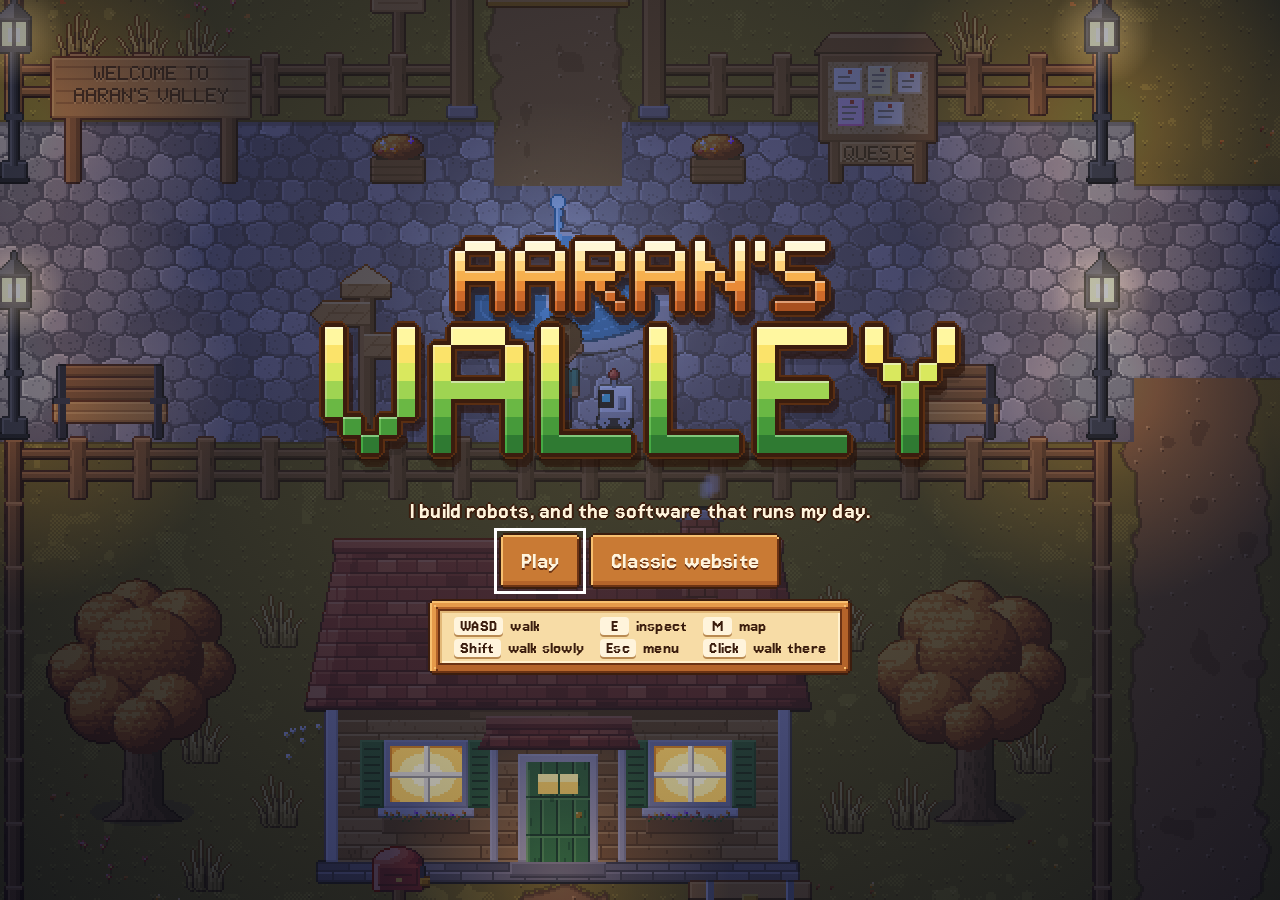
==== index.html @ 7d495551 "Aaran's Valley: Stardew-style version (32px tiles)" ====
<!doctype html>
<html lang="en">
<head>
<meta charset="utf-8">
<meta name="viewport" content="width=device-width, initial-scale=1, viewport-fit=cover">
<title>Aaran's Valley</title>
<meta name="description" content="A small pixel-art valley you can walk around. Every display in it is one of Aaran's projects. Prefer to read? There's a classic site too.">
<link rel="preconnect" href="https://fonts.googleapis.com">
<link rel="preconnect" href="https://fonts.gstatic.com" crossorigin>
<link href="https://fonts.googleapis.com/css2?family=Jersey+15&display=swap" rel="stylesheet">
<link rel="stylesheet" href="style.css">
</head>
<body>
<a class="sr-only" href="classic.html">Skip the game and read the classic website</a>
<canvas id="game" tabindex="0" aria-label="Aaran's Valley: a pixel-art world. Use the arrow keys or click to walk; press E to inspect things."></canvas>

<div id="hud" hidden>
  <nav class="hud-left" aria-label="Game menu">
    <button class="wbtn" id="bMenu" title="Menu (Esc)"><i class="ico" data-i="bag"></i><span>Menu</span></button>
    <button class="wbtn" id="bMap" title="Map (M)"><i class="ico" data-i="map"></i><span>Map</span></button>
    <a class="wbtn" id="bClassic" href="classic.html" title="The same content as a normal web page"><i class="ico" data-i="classic"></i><span>Classic site</span></a>
    <button class="wbtn" id="bSound" title="Sound on/off"><i class="ico" data-i="soundOn"></i></button>
  </nav>
  <div id="clockBox">
    <div id="clock" class="frame" aria-live="off">
      <div class="date"></div>
      <div class="row"><i class="sun"></i><span class="time"></span></div>
      <div class="season"></div>
    </div>
    <div id="found" class="frame" title="Projects found"><i class="ico" data-i="star"></i><span></span></div>
  </div>
  <div id="banner" class="frame" aria-live="polite"><h2></h2><p></p></div>
  <div id="hint" aria-live="polite"></div>
  <div id="toolbar" class="frame" aria-label="Collected projects"></div>
  <div id="toasts" aria-live="polite"></div>
  <div id="touch"><button id="tAct" aria-label="Inspect">A</button></div>
</div>
<div id="tooltip" class="panel"></div>

<section id="dialogue" hidden role="dialog" aria-live="polite">
  <div class="dbox frame"><div class="dspeaker"></div><div class="dhead"></div><div class="dtext"></div><div class="dchoices"></div><div class="dnext" aria-hidden="true">&#9660;</div></div>
  <div class="dport frame"><canvas class="pix" width="64" height="64"></canvas><div class="dname"></div></div>
</section>

<div id="menu" hidden role="dialog" aria-modal="true" aria-label="Menu">
  <div class="mwrap">
    <div class="tabs" role="tablist"></div>
    <div class="mbody frame">
      <button class="mclose wbtn" id="mClose" aria-label="Close menu"><i class="ico" data-i="close"></i></button>
      <div class="mcontent"></div>
    </div>
  </div>
</div>

<div id="title" hidden>
  <div class="tbox">
    <canvas class="logo" aria-label="Aaran's Valley"></canvas>
    <p class="tag" id="tTag"></p>
    <div class="tbtns">
      <button class="wbtn" id="tPlay">Play</button>
      <button class="wbtn" id="tNew" hidden>New game</button>
      <a class="wbtn" href="classic.html">Classic website</a>
    </div>
    <div class="keys frame">
      <span class="kb"><b class="key">WASD</b>walk</span><span class="kb"><b class="key">E</b>inspect</span><span class="kb"><b class="key">M</b>map</span>
      <span class="kb"><b class="key">Shift</b>walk slowly</span><span class="kb"><b class="key">Esc</b>menu</span><span class="kb"><b class="key">Click</b>walk there</span>
      <span class="tp">Tap to walk</span><span class="tp">Tap things to inspect</span>
    </div>
  </div>
</div>

<div id="loading"><div>Growing the valley&hellip;<div class="bar"><i></i></div></div></div>

<script type="module" src="js/main.js"></script>
</body>
</html>
---- style.css ----
/* Aaran's Valley. Pixel frames come from generated images (see js/ui.js), sized in
   multiples of --px, the CSS size of one art pixel, so the UI matches the world. */
:root {
  --px: 2px;
  --ink: #3b1d0e;
  --ink-soft: #6b3a1a;
  --parch: #f7dca6;
  --parch-2: #fae6bb;
  --wood: #b4642a;
  --wood-dark: #6b3314;
  --accent: #e0402a;
  --good: #3a9046;
  --sky: #132f4d;
  --font: 'Jersey 15', ui-rounded, system-ui, sans-serif;
  --cursor-arrow: auto;
  --cursor-hand: pointer;
  --fs: max(18px, calc(var(--px) * 10.5));
}
* { box-sizing: border-box; }
html, body { margin: 0; height: 100%; overflow: hidden; background: var(--sky); color: var(--ink); font-family: var(--font); font-size: var(--fs); -webkit-tap-highlight-color: transparent; font-synthesis: none; letter-spacing: .01em; }
body { cursor: var(--cursor-arrow); }
button, a { font: inherit; color: inherit; cursor: var(--cursor-hand); }
button { background: none; border: 0; padding: 0; }
[hidden] { display: none !important; }
canvas.pix, .pix { image-rendering: pixelated; image-rendering: crisp-edges; }
#game { position: fixed; inset: 0; width: 100vw; height: 100vh; display: block; touch-action: none; outline: none; }
.sr-only { position: absolute; width: 1px; height: 1px; overflow: hidden; clip: rect(0 0 0 0); white-space: nowrap; }

/* Frames (border-image rules are injected by js/ui.js with exact pixel sizes) */
.frame, .panel, .wbtn, .slot { border-style: solid; }
.frame { background: transparent; }

/* ---------------- HUD ---------------- */
#hud { position: fixed; inset: 0; pointer-events: none; }
#hud > * { pointer-events: auto; }
.hud-left { position: absolute; top: calc(var(--px) * 5); left: calc(var(--px) * 5); display: flex; gap: calc(var(--px) * 3); flex-wrap: wrap; max-width: 60vw; }
.wbtn { display: inline-flex; align-items: center; gap: calc(var(--px) * 3); padding: 0 calc(var(--px) * 2); min-height: calc(var(--px) * 22); color: #fff4dc; text-decoration: none; font-weight: 600; text-shadow: 0 var(--px) 0 var(--wood-dark); white-space: nowrap; }
.wbtn .ico { width: calc(var(--px) * 16); height: calc(var(--px) * 16); flex: none; }
.wbtn:focus-visible, .slot:focus-visible, .tab:focus-visible, .choice:focus-visible { outline: calc(var(--px) * 1.5) solid #fff; outline-offset: var(--px); }
.ico { display: inline-block; background-size: 100% 100%; image-rendering: pixelated; }

#clockBox { position: absolute; top: calc(var(--px) * 5); right: calc(var(--px) * 5); display: flex; flex-direction: column; align-items: flex-end; gap: calc(var(--px) * 2); }
#clock { min-width: calc(var(--px) * 86); padding: 0 calc(var(--px) * 2); text-align: center; line-height: 1.15; }
#clock .date { font-weight: 700; }
#clock .row { display: flex; align-items: center; justify-content: center; gap: calc(var(--px) * 3); }
#clock .sun { width: calc(var(--px) * 12); height: calc(var(--px) * 12); border-radius: 50%; background: #f7c84a; box-shadow: 0 0 0 var(--px) #b87a18 inset; }
#clock .sun.moon { background: #e6ecf6; box-shadow: calc(var(--px) * -3) calc(var(--px) * -1) 0 0 #7a8ab0 inset; }
#clock .season { font-size: 0.8em; color: var(--ink-soft); }
#found { display: flex; align-items: center; gap: calc(var(--px) * 3); padding: 0 calc(var(--px) * 2); font-weight: 700; }
#found .ico { width: calc(var(--px) * 12); height: calc(var(--px) * 12); }

#banner { position: absolute; top: calc(var(--px) * 30); left: 50%; transform: translate(-50%, -12px); opacity: 0; transition: opacity .35s, transform .35s; text-align: center; padding: 0 calc(var(--px) * 6); pointer-events: none; white-space: nowrap; }
#banner.show { opacity: 1; transform: translate(-50%, 0); }
#banner h2 { margin: 0; font-size: 1.5em; line-height: 1.1; }
#banner p { margin: 0; font-size: 0.85em; color: var(--ink-soft); }
#banner .bar { height: calc(var(--px) * 2); margin: calc(var(--px) * 2) auto 0; width: 60%; }

#hint { position: absolute; left: 50%; bottom: calc(var(--slot) + var(--px) * 26); transform: translateX(-50%); padding: calc(var(--px) * 1) calc(var(--px) * 5); background: rgba(59, 29, 14, .82); color: #fff4dc; border-radius: calc(var(--px) * 3); white-space: nowrap; opacity: 0; transition: opacity .15s; pointer-events: none; font-size: .95em; }
#hint.show { opacity: 1; }
.key { display: inline-block; min-width: 1.6em; padding: 0 .35em; margin-right: .4em; border-radius: calc(var(--px) * 2); background: #fff4dc; color: var(--ink); text-align: center; font-weight: 700; box-shadow: 0 var(--px) 0 #b98a52; }

#toolbar { --slot: min(calc(var(--px) * 38), calc((100vw - 24px - var(--px) * 30) / var(--n, 13))); position: absolute; left: 50%; bottom: calc(var(--px) * 4); transform: translateX(-50%); display: flex; gap: calc(var(--px) * 1); padding: 0; }
:root { --slot: min(calc(var(--px) * 38), calc((100vw - 24px - var(--px) * 30) / 13)); }
.slot { width: var(--slot); height: var(--slot); display: grid; place-items: center; position: relative; }
.slot canvas { width: 84%; height: 84%; image-rendering: pixelated; }
.slot.missing canvas { filter: brightness(0) opacity(.28); }
.slot .q { position: absolute; font-weight: 700; color: rgba(59, 29, 14, .55); font-size: .9em; }
.slot.new::after { content: ''; position: absolute; top: calc(var(--px) * 2); right: calc(var(--px) * 2); width: calc(var(--px) * 4); height: calc(var(--px) * 4); background: var(--accent); border-radius: 50%; }

#toasts { position: absolute; left: calc(var(--px) * 5); bottom: calc(var(--slot) + var(--px) * 40); display: flex; flex-direction: column; gap: calc(var(--px) * 2); align-items: flex-start; pointer-events: none; }
.toast { display: flex; align-items: center; gap: calc(var(--px) * 3); padding: 0 calc(var(--px) * 3); animation: toastIn .3s ease-out; max-width: min(38vw, calc(var(--px) * 170)); }
.toast canvas { width: calc(var(--px) * 24); height: calc(var(--px) * 24); image-rendering: pixelated; flex: none; }
.toast b { display: block; }
.toast small { color: var(--ink-soft); }
@keyframes toastIn { from { transform: translateX(-20px); opacity: 0; } }

#tooltip { position: fixed; pointer-events: none; padding: 0 calc(var(--px) * 2); font-size: .9em; opacity: 0; transition: opacity .1s; white-space: nowrap; z-index: 5; }
#tooltip.show { opacity: 1; }

#touch { display: none; }
.coarse #touch { display: block; }
#tAct { position: absolute; right: calc(var(--px) * 6); bottom: calc(var(--slot) + var(--px) * 28); width: calc(var(--px) * 30); height: calc(var(--px) * 30); border-radius: 50%; background: #e0402a; color: #fff; font-weight: 700; font-size: 1.3em; box-shadow: 0 calc(var(--px) * 2) 0 #8a2212, inset 0 var(--px) 0 #ff8a6a; }
#tAct:disabled { background: #9a8a7a; box-shadow: 0 calc(var(--px) * 2) 0 #5a4a3a; opacity: .7; }

/* ---------------- Dialogue ---------------- */
body.talking #toolbar, body.talking #hint, body.talking #tAct { visibility: hidden; }
body.inmenu #hud { visibility: hidden; }
#dialogue { position: fixed; left: 50%; bottom: calc(var(--px) * 6); transform: translateX(-50%); width: min(calc(var(--px) * 520), calc(100vw - 16px)); display: flex; gap: calc(var(--px) * 3); z-index: 10; animation: pop .18s ease-out; }
@keyframes pop { from { transform: translate(-50%, 16px); opacity: 0; } }
.dbox { flex: 1; min-height: calc(var(--px) * 68); position: relative; padding: calc(var(--px) * 1) calc(var(--px) * 4) calc(var(--px) * 3); display: flex; flex-direction: column; }
.dhead { color: var(--ink-soft); font-size: .85em; letter-spacing: .02em; }
.dspeaker { display: none; color: var(--accent); font-size: 1.05em; }
.dtext { white-space: pre-line; line-height: 1.35; font-size: 1.22em; min-height: 3em; }
.dchoices { display: flex; flex-direction: column; gap: calc(var(--px) * 1); margin-top: calc(var(--px) * 2); }
.choice { text-align: left; padding: calc(var(--px) * 1) calc(var(--px) * 3); border-radius: calc(var(--px) * 2); font-weight: 600; }
.choice::before { content: '\25B6'; display: inline-block; width: 1.2em; opacity: 0; color: var(--accent); }
.choice.sel, .choice:hover { background: rgba(224, 64, 42, .12); }
.choice.sel::before, .choice:hover::before { opacity: 1; }
.dnext { position: absolute; right: calc(var(--px) * 4); bottom: calc(var(--px) * 1); color: var(--accent); animation: bob .6s ease-in-out infinite alternate; }
@keyframes bob { to { transform: translateY(calc(var(--px) * 2)); } }
.dport { width: calc(var(--px) * 88); flex: none; display: flex; flex-direction: column; align-items: center; justify-content: center; }
.dport canvas { width: calc(var(--px) * 64); height: calc(var(--px) * 64); image-rendering: pixelated; }
.dname { font-weight: 700; text-align: center; font-size: .85em; line-height: 1.1; margin-top: var(--px); }

/* ---------------- Menu ---------------- */
#menu { position: fixed; inset: 0; background: rgba(12, 10, 24, .55); display: grid; place-items: center; z-index: 20; }
.mwrap { width: min(calc(var(--px) * 480), calc(100vw - 16px)); height: min(calc(var(--px) * 320), calc(100vh - 16px)); display: flex; flex-direction: column; }
.tabs { display: flex; gap: calc(var(--px) * 2); padding-left: calc(var(--px) * 8); position: relative; z-index: 1; margin-bottom: calc(var(--px) * -3); flex-wrap: wrap; }
.tab { display: inline-flex; align-items: center; gap: calc(var(--px) * 2); padding: 0 calc(var(--px) * 2); min-height: calc(var(--px) * 20); font-weight: 700; }
.tab .ico { width: calc(var(--px) * 12); height: calc(var(--px) * 12); }
.tab[aria-selected="true"] { transform: translateY(calc(var(--px) * -2)); }
.mbody { flex: 1; min-height: 0; position: relative; padding: calc(var(--px) * 2) calc(var(--px) * 4) calc(var(--px) * 3); display: flex; flex-direction: column; }
.mclose { margin-left: auto; margin-right: calc(var(--px) * 4); min-width: calc(var(--px) * 22); min-height: calc(var(--px) * 20); display: inline-grid; place-items: center; }
.mclose .ico { width: calc(var(--px) * 12); height: calc(var(--px) * 12); }
.mcontent { flex: 1; min-height: 0; overflow: auto; }
.mcontent h3 { margin: 0 0 calc(var(--px) * 2); font-size: 1.25em; }
.mcontent p { margin: 0 0 calc(var(--px) * 3); line-height: 1.4; }

.coll { display: grid; grid-template-columns: minmax(0, 1.1fr) minmax(0, 1fr); gap: calc(var(--px) * 5); height: 100%; }
.coll .groups { overflow: auto; padding-right: calc(var(--px) * 2); }
.group { margin-bottom: calc(var(--px) * 4); }
.group h4 { margin: 0 0 calc(var(--px) * 1); display: flex; align-items: center; gap: calc(var(--px) * 2); font-size: .95em; }
.group h4 i { width: calc(var(--px) * 5); height: calc(var(--px) * 5); border-radius: var(--px); display: inline-block; }
.group h4 small { margin-left: auto; color: var(--ink-soft); font-weight: 600; }
.gslots { display: flex; flex-wrap: wrap; gap: var(--px); }
.gslots .slot { --slot: calc(var(--px) * 34); }
.gslots .slot.sel { outline: calc(var(--px) * 1.5) solid var(--accent); outline-offset: calc(var(--px) * -1); }
.detail { padding: calc(var(--px) * 3) calc(var(--px) * 4); overflow: auto; }
.detail .top { display: flex; gap: calc(var(--px) * 4); align-items: center; margin-bottom: calc(var(--px) * 2); }
.detail .top canvas { width: calc(var(--px) * 64); height: calc(var(--px) * 64); image-rendering: pixelated; flex: none; }
.detail h3 { margin: 0; line-height: 1.1; }
.chips { display: flex; gap: calc(var(--px) * 2); flex-wrap: wrap; margin-top: var(--px); }
.chip { font-size: .75em; font-weight: 700; padding: 0 calc(var(--px) * 3); border-radius: 99px; background: #f0cc8e; color: var(--ink); }
.chip.status { color: #fff; }
.detail .one { font-weight: 700; }
.detail ul { margin: 0 0 calc(var(--px) * 3); padding-left: 1.2em; line-height: 1.4; }
.row-btns { display: flex; gap: calc(var(--px) * 2); flex-wrap: wrap; }
.linkbtn { padding: 0 calc(var(--px) * 3); min-height: calc(var(--px) * 18); display: inline-flex; align-items: center; }
.muted { color: var(--ink-soft); }

.mapwrap { position: relative; height: 100%; display: grid; place-items: center; overflow: hidden; }
.mapstage { position: relative; }
.mapstage canvas { max-width: 100%; height: auto; display: block; image-rendering: pixelated; border-radius: calc(var(--px) * 2); box-shadow: 0 0 0 var(--px) var(--ink); cursor: var(--cursor-hand); }
.mlabel { position: absolute; transform: translate(-50%, -50%); font-weight: 700; font-size: .78em; color: #fff; text-shadow: 0 var(--px) 0 #3b1d0e, var(--px) 0 0 #3b1d0e, calc(var(--px) * -1) 0 0 #3b1d0e, 0 calc(var(--px) * -1) 0 #3b1d0e; pointer-events: none; white-space: nowrap; }
.mpin, .mq { z-index: 2; }
.mpin { position: absolute; transform: translate(-50%, -85%); width: calc(var(--px) * 13); height: calc(var(--px) * 13); image-rendering: pixelated; pointer-events: auto; cursor: var(--cursor-hand); }
.mpin.missing { filter: brightness(0) opacity(.5); }
.mpin.you { width: calc(var(--px) * 11); height: calc(var(--px) * 22); transform: translate(-50%, -92%); pointer-events: none; animation: bob .5s ease-in-out infinite alternate; filter: drop-shadow(0 0 var(--px) #fff); z-index: 1; opacity: .92; }
.mq { position: absolute; transform: translate(-50%, -85%); width: calc(var(--px) * 11); height: calc(var(--px) * 11); border-radius: 50%; display: grid; place-items: center; color: #fff; font-weight: 700; font-size: .7em; box-shadow: 0 0 0 var(--px) #3b1d0e; cursor: var(--cursor-hand); }
.maphint { text-align: center; font-size: .8em; color: var(--ink-soft); margin-top: calc(var(--px) * 2); }

.quests { list-style: none; margin: 0; padding: 0; display: flex; flex-direction: column; gap: calc(var(--px) * 3); }
.quests li { display: grid; grid-template-columns: calc(var(--px) * 16) 1fr auto; gap: calc(var(--px) * 3); align-items: center; padding: calc(var(--px) * 2) calc(var(--px) * 3); }
.quests .box { width: calc(var(--px) * 12); height: calc(var(--px) * 12); border: var(--px) solid var(--ink); background: #fff4dc; display: grid; place-items: center; }
.quests .done .box { background: var(--good); }
.quests .done .box::after { content: ''; width: 40%; height: 70%; border: solid #fff; border-width: 0 calc(var(--px) * 1.5) calc(var(--px) * 1.5) 0; transform: rotate(45deg) translate(-10%, -10%); }
.quests small { display: block; color: var(--ink-soft); }
.meter { width: calc(var(--px) * 60); height: calc(var(--px) * 5); background: #e2b878; border: var(--px) solid var(--ink); }
.meter i { display: block; height: 100%; background: var(--good); }

.opts { display: grid; grid-template-columns: max-content 1fr; gap: calc(var(--px) * 3) calc(var(--px) * 6); align-items: center; }
.seg { display: flex; flex-wrap: wrap; gap: var(--px); }
.seg button { padding: 0 calc(var(--px) * 3); min-height: calc(var(--px) * 16); border-radius: calc(var(--px) * 2); background: #f0cc8e; font-weight: 600; box-shadow: inset 0 calc(var(--px) * -1) 0 #c89556; }
.seg button[aria-pressed="true"] { background: var(--wood); color: #fff4dc; box-shadow: inset 0 var(--px) 0 var(--wood-dark); }
.look { display: flex; gap: calc(var(--px) * 5); align-items: center; flex-wrap: wrap; }
.look canvas { width: calc(var(--px) * 32); height: calc(var(--px) * 64); image-rendering: pixelated; }
.swatch { width: calc(var(--px) * 12); height: calc(var(--px) * 12); border-radius: var(--px); box-shadow: inset 0 0 0 var(--px) rgba(0,0,0,.35); }
.swatch[aria-pressed="true"] { outline: calc(var(--px) * 1.5) solid var(--accent); outline-offset: var(--px); }

/* ---------------- Title ---------------- */
#title { position: fixed; inset: 0; display: grid; place-items: center; z-index: 30; background: radial-gradient(ellipse at 50% 35%, rgba(255, 236, 190, .15), rgba(10, 14, 30, .55)); overflow: auto; padding: 16px; }
.tbox { display: flex; flex-direction: column; align-items: center; gap: calc(var(--px) * 5); text-align: center; }
.tbox canvas.logo { image-rendering: pixelated; max-width: calc(100vw - 32px); height: auto; filter: drop-shadow(0 calc(var(--px) * 3) 0 rgba(0,0,0,.2)); animation: floaty 3s ease-in-out infinite alternate; }
@keyframes floaty { to { transform: translateY(calc(var(--px) * -3)); } }
.tag { color: #fff4dc; font-size: 1.15em; text-shadow: 0 var(--px) 0 #3b1d0e, var(--px) 0 0 #3b1d0e, calc(var(--px) * -1) 0 0 #3b1d0e, 0 calc(var(--px) * -1) 0 #3b1d0e; max-width: 34em; margin: 0; }
.tbtns { display: flex; gap: calc(var(--px) * 4); flex-wrap: wrap; justify-content: center; }
.tbtns .wbtn { font-size: 1.2em; min-height: calc(var(--px) * 28); padding: 0 calc(var(--px) * 6); }
.keys { padding: calc(var(--px) * 1) calc(var(--px) * 5); display: grid; grid-template-columns: repeat(3, max-content); gap: calc(var(--px) * 2) calc(var(--px) * 8); font-size: .85em; text-align: left; }
.coarse .keys .kb { display: none; }
.keys .tp { display: none; }
.coarse .keys .tp { display: block; }
#loading { position: fixed; inset: 0; display: grid; place-items: center; background: #132f4d; color: #fff4dc; z-index: 40; font-size: 20px; letter-spacing: .04em; }
#loading .bar { width: 220px; height: 10px; margin-top: 12px; background: #0b1d33; box-shadow: 0 0 0 2px #fff4dc; }
#loading .bar i { display: block; height: 100%; width: 10%; background: #f7c84a; transition: width .2s; }

.coarse .wbtn, .coarse .tab, .coarse .linkbtn { min-height: 44px; min-width: 44px; justify-content: center; }
.coarse .choice { min-height: 44px; display: flex; align-items: center; }
.coarse .seg button { min-height: 40px; min-width: 40px; }
.coarse .swatch { width: 34px; height: 34px; }
.coarse .gslots .slot { --slot: 52px; }
.coarse .mpin, .coarse .mq { width: 26px; height: 26px; }
.coarse #tAct { width: 60px; height: 60px; }
@media (max-width: 720px) {
  .mwrap { width: calc(100vw - 12px); height: calc(100dvh - 12px); }
  #banner { top: calc(var(--px) * 100); max-width: calc(100vw - 24px); white-space: normal; }
  #toasts { bottom: calc(var(--px) * 56); }
  .toast { max-width: calc(100vw - 100px); }
  .dspeaker { display: block; }
  .wbtn span { display: none; }
  .hud-left .wbtn { padding: 0 var(--px); }
  #clock { min-width: 0; }
  .coll { grid-template-columns: 1fr; height: auto; }
  .opts { grid-template-columns: 1fr; }
  .dport { display: none; }
  #toolbar { display: none; }
  :root { --slot: 0px; }
  .keys { grid-template-columns: 1fr 1fr; }
}
@media (prefers-reduced-motion: reduce) {
  *, *::before, *::after { animation: none !important; transition: none !important; }
}
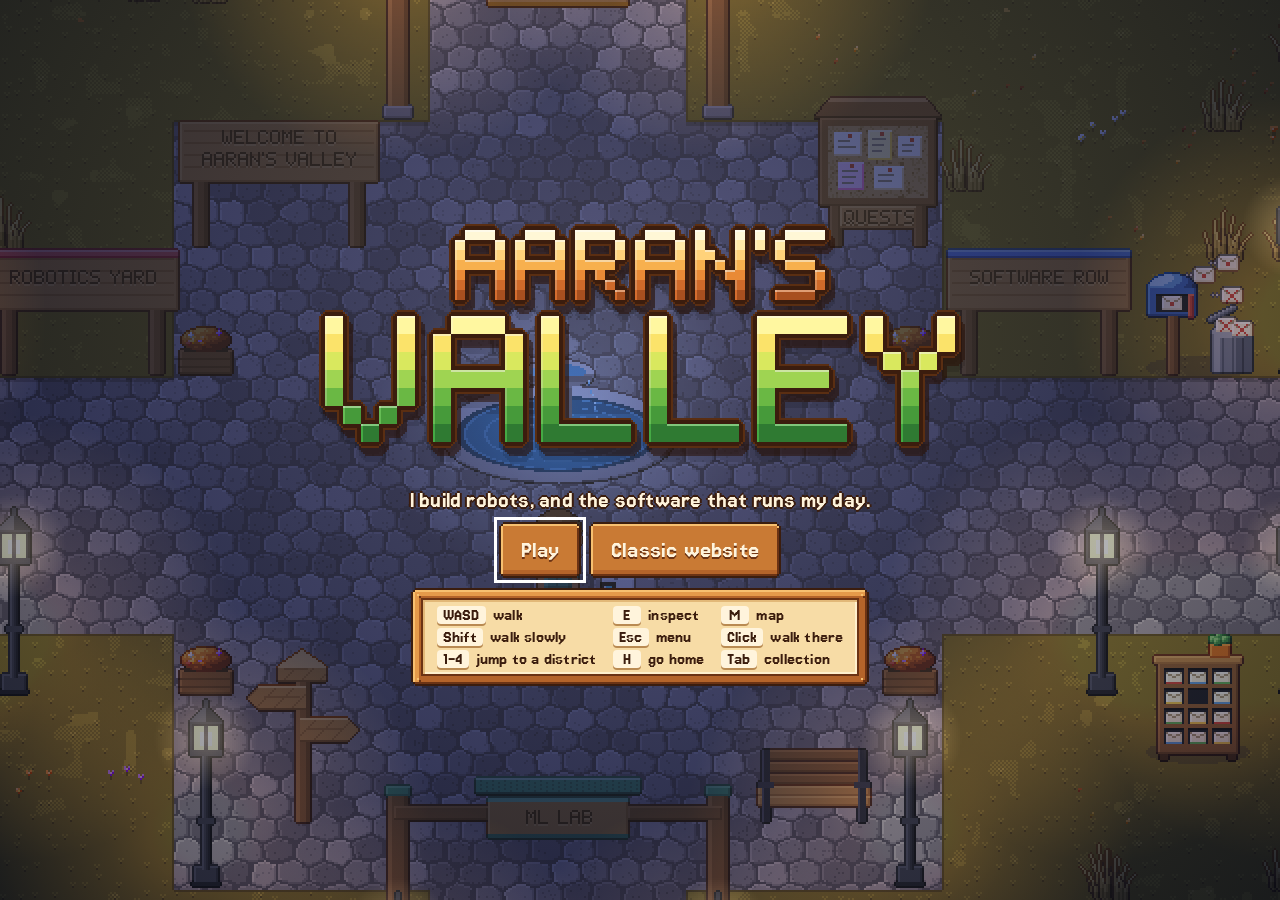
==== commit c2caddd8: "Plus-shaped layout: four straight streets from the square, faster walking, 1-4/H hotkeys" ====
--- a/index.html
+++ b/index.html
@@ -63,7 +63,7 @@
     </div>
     <div class="keys frame">
       <span class="kb"><b class="key">WASD</b>walk</span><span class="kb"><b class="key">E</b>inspect</span><span class="kb"><b class="key">M</b>map</span>
-      <span class="kb"><b class="key">Shift</b>walk slowly</span><span class="kb"><b class="key">Esc</b>menu</span><span class="kb"><b class="key">Click</b>walk there</span>
+      <span class="kb"><b class="key">Shift</b>walk slowly</span><span class="kb"><b class="key">Esc</b>menu</span><span class="kb"><b class="key">Click</b>walk there</span><span class="kb"><b class="key">1-4</b>jump to a district</span><span class="kb"><b class="key">H</b>go home</span><span class="kb"><b class="key">Tab</b>collection</span>
       <span class="tp">Tap to walk</span><span class="tp">Tap things to inspect</span>
     </div>
   </div>
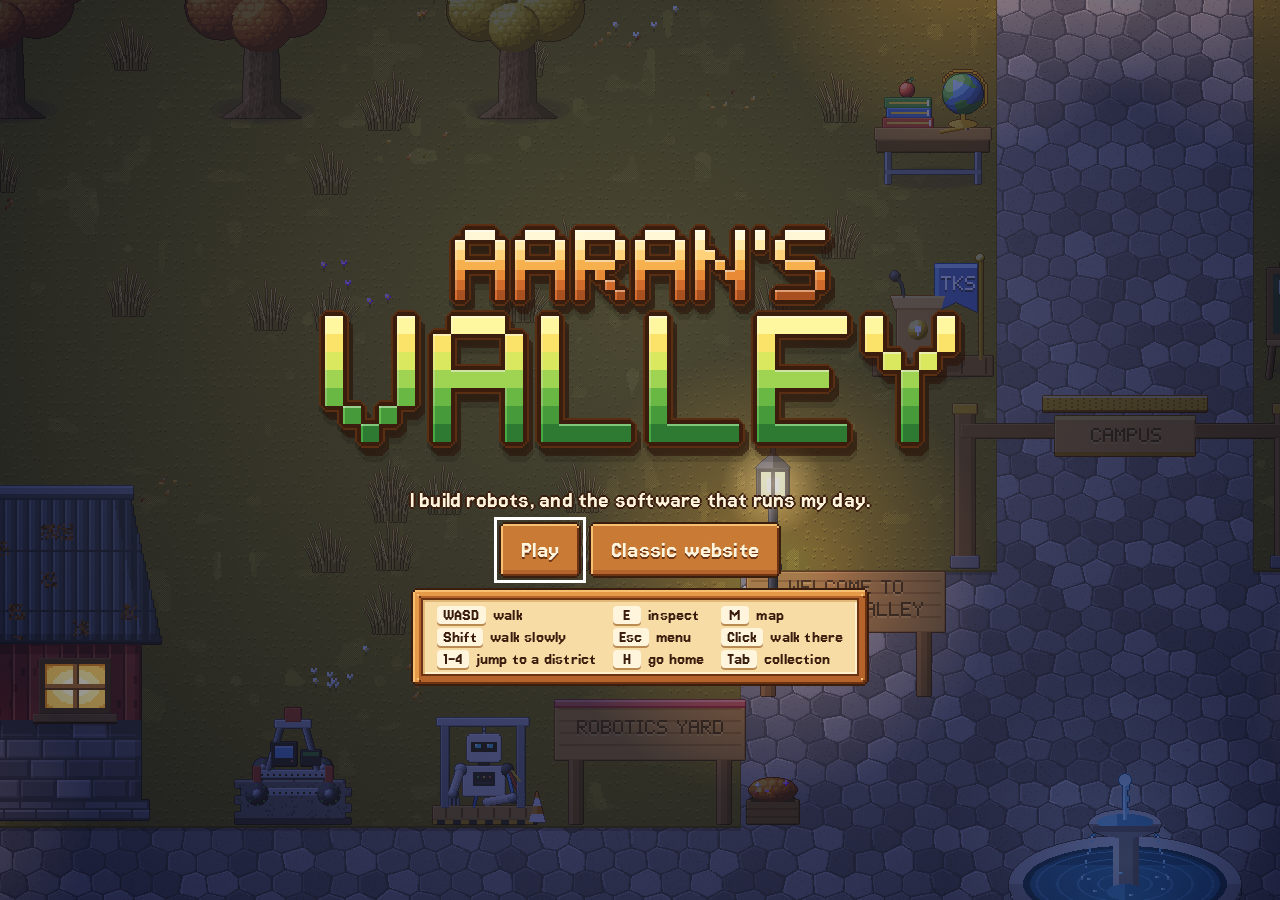
==== commit 3dab91dc: "Minimap, compact map, real links, night glow - Always-on minimap (top right): click to walk, click a" ====
--- a/index.html
+++ b/index.html
@@ -28,6 +28,7 @@
       <div class="season"></div>
     </div>
     <div id="found" class="frame" title="Projects found"><i class="ico" data-i="star"></i><span></span></div>
+    <div id="minimap" class="frame"><canvas aria-label="Minimap. Click a spot to walk there."></canvas></div>
   </div>
   <div id="banner" class="frame" aria-live="polite"><h2></h2><p></p></div>
   <div id="hint" aria-live="polite"></div>
--- a/style.css
+++ b/style.css
@@ -48,6 +48,8 @@
 #clock .season { font-size: 0.8em; color: var(--ink-soft); }
 #found { display: flex; align-items: center; gap: calc(var(--px) * 3); padding: 0 calc(var(--px) * 2); font-weight: 700; }
 #found .ico { width: calc(var(--px) * 12); height: calc(var(--px) * 12); }
+#minimap { padding: 0; line-height: 0; }
+#minimap canvas { display: block; width: calc(var(--mw) * 3px); height: calc(var(--mh) * 3px); cursor: var(--cursor-hand); }
 
 #banner { position: absolute; top: calc(var(--px) * 30); left: 50%; transform: translate(-50%, -12px); opacity: 0; transition: opacity .35s, transform .35s; text-align: center; padding: 0 calc(var(--px) * 6); pointer-events: none; white-space: nowrap; }
 #banner.show { opacity: 1; transform: translate(-50%, 0); }
@@ -188,7 +190,6 @@
 .coarse .seg button { min-height: 40px; min-width: 40px; }
 .coarse .swatch { width: 34px; height: 34px; }
 .coarse .gslots .slot { --slot: 52px; }
-.coarse .mpin, .coarse .mq { width: 26px; height: 26px; }
 .coarse #tAct { width: 60px; height: 60px; }
 @media (max-width: 720px) {
   .mwrap { width: calc(100vw - 12px); height: calc(100dvh - 12px); }
@@ -199,6 +200,7 @@
   .wbtn span { display: none; }
   .hud-left .wbtn { padding: 0 var(--px); }
   #clock { min-width: 0; }
+  #minimap canvas { width: calc(var(--mw) * 2px); height: calc(var(--mh) * 2px); }
   .coll { grid-template-columns: 1fr; height: auto; }
   .opts { grid-template-columns: 1fr; }
   .dport { display: none; }
